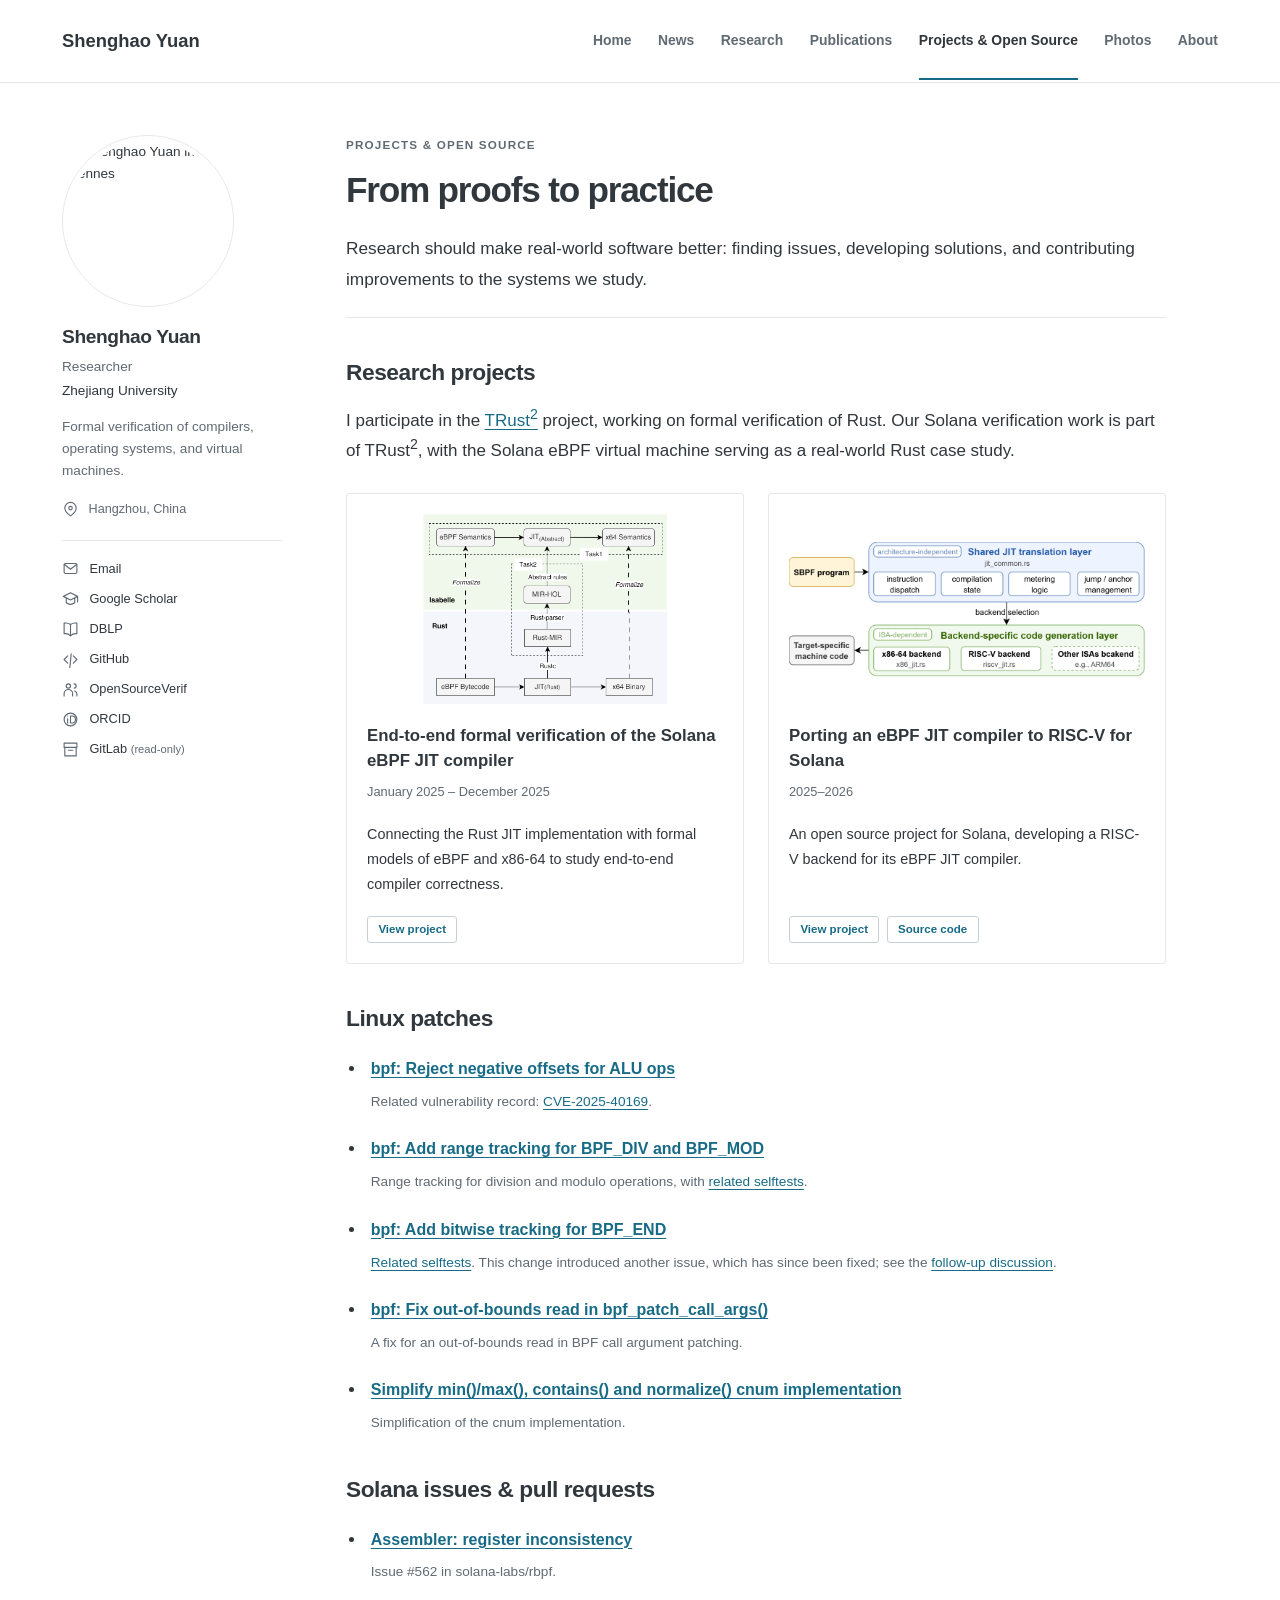
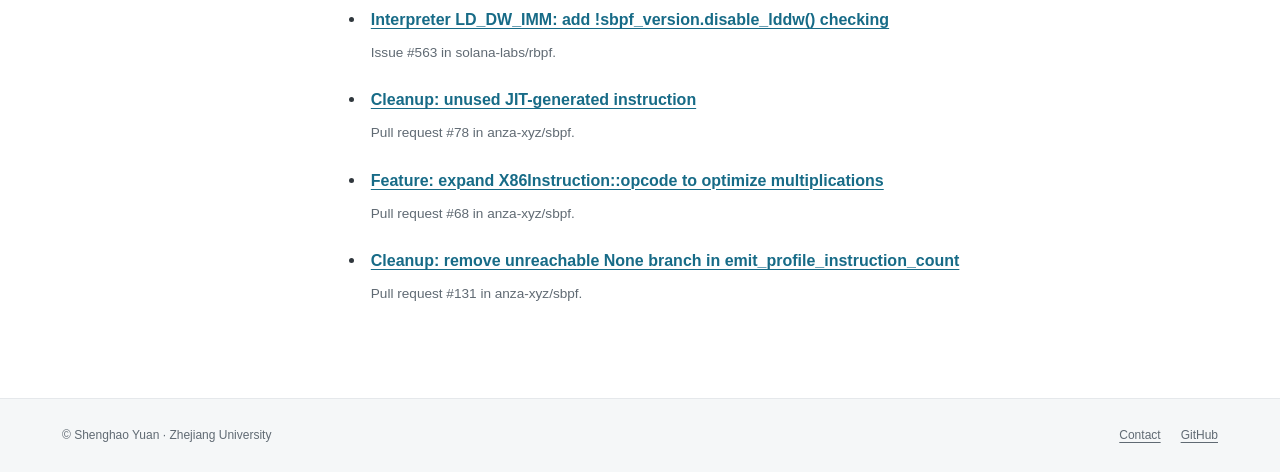
==== projects.html @ 4d61390c "new style" ====
<!doctype html>
<html lang="en">
<head>
  <meta charset="utf-8">
  <meta name="viewport" content="width=device-width, initial-scale=1">
  <title>Projects &amp; Open Source | Shenghao Yuan</title>
  <meta name="description" content="Research projects and open-source contributions to Linux eBPF, Solana, and verified Rust software.">
  <link rel="canonical" href="https://shenghaoyuan.github.io/projects.html">
  <meta property="og:type" content="website">
  <meta property="og:title" content="Projects &amp; Open Source | Shenghao Yuan">
  <meta property="og:description" content="Research projects and open-source contributions to Linux eBPF, Solana, and verified Rust software.">
  <meta property="og:url" content="https://shenghaoyuan.github.io/projects.html">
  <meta property="og:image" content="https://shenghaoyuan.github.io/img/profile.jpg">
  <link rel="icon" href="img/favicon.svg" type="image/svg+xml">
  <link rel="stylesheet" href="style.css">
  <script src="auto.js" defer></script>
  <!-- Existing analytics configuration. -->
  <script async src="https://www.googletagmanager.com/gtag/js?id=G-2J23RK0R02"></script>
  <script>
    window.dataLayer = window.dataLayer || [];
    function gtag() { dataLayer.push(arguments); }
    gtag('js', new Date());
    gtag('config', 'G-2J23RK0R02');
  </script>
  <script async src="https://busuanzi.ibruce.info/busuanzi/2.3/busuanzi.pure.mini.js"></script>
</head>
<body data-page="projects">
  <a class="skip-link" href="#main-content">Skip to content</a>
  <header class="masthead">
    <div class="masthead-inner">
      <a class="site-title" href="index.html">Shenghao Yuan</a>
      <button class="menu-toggle" type="button" aria-expanded="false" aria-controls="primary-navigation"><svg class="icon" viewBox="0 0 24 24" fill="none" stroke="currentColor" stroke-width="1.6" stroke-linecap="round" stroke-linejoin="round" aria-hidden="true"><path d="M4 6h16M4 12h16M4 18h16"/></svg><span>Menu</span></button>
      <nav class="site-nav" id="primary-navigation" aria-label="Main navigation">
        <ul>
          <li><a href="index.html">Home</a></li>
          <li><a href="news.html">News</a></li>
          <li><a href="research.html">Research</a></li>
          <li><a href="publications.html">Publications</a></li>
          <li><a href="projects.html" aria-current="page">Projects &amp; Open Source</a></li>
          <li><a href="photos.html">Photos</a></li>
          <li><a href="about.html">About</a></li>
        </ul>
      </nav>
    </div>
  </header>

  <div class="site-layout">
    <aside class="author-sidebar" aria-label="Author profile">
      <img class="author-avatar" src="img/profile.jpg" alt="Shenghao Yuan in Rennes" width="172" height="172">
      <div class="author-info">
        <h2 class="author-name">Shenghao Yuan</h2>
        <p class="author-role">Researcher</p>
        <a class="author-affiliation" href="https://www.zju.edu.cn/english/">Zhejiang University</a>
        <p class="author-bio">Formal verification of compilers, operating systems, and virtual machines.</p>
        <div class="author-location"><svg class="icon" viewBox="0 0 24 24" fill="none" stroke="currentColor" stroke-width="1.6" stroke-linecap="round" stroke-linejoin="round" aria-hidden="true"><path d="M20 10c0 6-8 11-8 11S4 16 4 10a8 8 0 1 1 16 0Z"/><circle cx="12" cy="10" r="2.5"/></svg><span>Hangzhou, China</span></div>
      </div>
      <ul class="author-links">
          <li><a href="mailto:nuaaysh@126.com"><svg class="icon" viewBox="0 0 24 24" fill="none" stroke="currentColor" stroke-width="1.6" stroke-linecap="round" stroke-linejoin="round" aria-hidden="true"><rect x="3" y="5" width="18" height="14" rx="2"/><path d="m3 6 9 7 9-7"/></svg><span>Email</span></a></li>
          <li><a href="https://scholar.google.com/citations?user=jL24x3sAAAAJ&amp;hl=en"><svg class="icon" viewBox="0 0 24 24" fill="none" stroke="currentColor" stroke-width="1.6" stroke-linecap="round" stroke-linejoin="round" aria-hidden="true"><path d="m2 9 10-5 10 5-10 5-10-5Zm4 3v6c4 3 8 3 12 0v-6M22 9v8"/></svg><span>Google Scholar</span></a></li>
          <li><a href="https://dblp.org/pid/264/2591.html"><svg class="icon" viewBox="0 0 24 24" fill="none" stroke="currentColor" stroke-width="1.6" stroke-linecap="round" stroke-linejoin="round" aria-hidden="true"><path d="M12 5v16M12 5C8 2 3 3 3 3v15s5-1 9 3c4-4 9-3 9-3V3s-5-1-9 2Z"/></svg><span>DBLP</span></a></li>
          <li><a href="https://github.com/shenghaoyuan"><svg class="icon" viewBox="0 0 24 24" fill="none" stroke="currentColor" stroke-width="1.6" stroke-linecap="round" stroke-linejoin="round" aria-hidden="true"><path d="m8 7-5 5 5 5m8-10 5 5-5 5m-3-13-2 20"/></svg><span>GitHub</span></a></li>
          <li><a href="https://github.com/OpenSourceVerif"><svg class="icon" viewBox="0 0 24 24" fill="none" stroke="currentColor" stroke-width="1.6" stroke-linecap="round" stroke-linejoin="round" aria-hidden="true"><circle cx="9" cy="7" r="3"/><path d="M3 21v-3a6 6 0 0 1 12 0v3m2-17a3 3 0 0 1 0 6m1 4a5 5 0 0 1 3 4v3"/></svg><span>OpenSourceVerif</span></a></li>
          <li><a href="https://orcid.org/0000-0002-8467-5827"><svg class="icon" viewBox="0 0 24 24" fill="none" stroke="currentColor" stroke-width="1.6" stroke-linecap="round" stroke-linejoin="round" aria-hidden="true"><circle cx="12" cy="12" r="9"/><path d="M8 11v6m0-10v.1M12 7h2a5 5 0 0 1 0 10h-2V7Z"/></svg><span>ORCID</span></a></li>
          <li><a href="https://gitlab.inria.fr/X-Syuan"><svg class="icon" viewBox="0 0 24 24" fill="none" stroke="currentColor" stroke-width="1.6" stroke-linecap="round" stroke-linejoin="round" aria-hidden="true"><path d="M4 9h16v12H4zM3 3h18v6H3zM9 13h6"/></svg><span>GitLab <span class="link-note">(read-only)</span></span></a></li>
      </ul>
    </aside>

    <main class="page-content" id="main-content" tabindex="-1">
      <header class="page-heading">
        <p class="eyebrow">Projects &amp; open source</p>
        <h1>From proofs to practice</h1>
        <p class="lead">Research should make real-world software better: finding issues, developing solutions, and contributing improvements to the systems we study.</p>
      </header>

      <section aria-labelledby="projects">
        <h2 id="projects">Research projects</h2>
        <p>I participate in the <a href="https://trust2proj.github.io/">TRust<sup>2</sup></a> project, working on formal verification of Rust. Our Solana verification work is part of TRust<sup>2</sup>, with the Solana eBPF virtual machine serving as a real-world Rust case study.</p>

        <div class="project-grid">
          <article class="project-card">
            <a href="projects/solana-jit-verification.html" aria-label="View project: End-to-end formal verification of the Solana eBPF JIT compiler">
              <img class="project-card-image" src="projects/solana_jit_rust_overview.png" alt="Verification workflow connecting the Rust JIT implementation, eBPF semantics, and x64 semantics in Isabelle" width="1688" height="1316" loading="lazy" decoding="async">
            </a>
            <h3><a href="projects/solana-jit-verification.html">End-to-end formal verification of the Solana eBPF JIT compiler</a></h3>
            <p class="entry-meta">January 2025 – December 2025</p>
            <p>Connecting the Rust JIT implementation with formal models of eBPF and x86-64 to study end-to-end compiler correctness.</p>
            <div class="paper-links"><a class="button-link" href="projects/solana-jit-verification.html">View project</a></div>
          </article>

          <article class="project-card">
            <a href="projects/solana-riscv-jit.html" aria-label="View project: Porting an eBPF JIT compiler to RISC-V for Solana">
              <img class="project-card-image" src="projects/sbpf_jit.png" alt="Shared JIT translation layer and architecture-specific code generation, including x86-64 and RISC-V backends" width="1964" height="748" loading="lazy" decoding="async">
            </a>
            <h3><a href="projects/solana-riscv-jit.html">Porting an eBPF JIT compiler to RISC-V for Solana</a></h3>
            <p class="entry-meta">2025–2026</p>
            <p>An open source project for Solana, developing a RISC-V backend for its eBPF JIT compiler.</p>
            <div class="paper-links">
              <a class="button-link" href="projects/solana-riscv-jit.html">View project</a>
              <a class="button-link" href="https://github.com/OpenSourceVerif/Solana-Multi-JITs/tree/riscv">Source code</a>
            </div>
          </article>
        </div>
      </section>

      <section aria-labelledby="linux">
        <h2 id="linux">Linux patches</h2>
        <ul class="contribution-list">
          <li>
            <h3><a href="https://git.kernel.org/pub/scm/linux/kernel/git/bpf/bpf.git/commit/?id=55c0ced59fe1">bpf: Reject negative offsets for ALU ops</a></h3>
            <p>Related vulnerability record: <a href="https://www.cve.org/CVERecord?id=CVE-2025-40169">CVE-2025-40169</a>.</p>
          </li>
          <li>
            <h3><a href="https://git.kernel.org/pub/scm/linux/kernel/git/bpf/bpf-next.git/commit/?id=44fdd581d273">bpf: Add range tracking for BPF_DIV and BPF_MOD</a></h3>
            <p>Range tracking for division and modulo operations, with <a href="https://git.kernel.org/bpf/bpf-next/c/c9e440bf25a7">related selftests</a>.</p>
          </li>
          <li>
            <h3><a href="https://git.kernel.org/pub/scm/linux/kernel/git/bpf/bpf-next.git/commit/?id=9d21199842247ab05c675fb9b6c6ca393a5c0024">bpf: Add bitwise tracking for BPF_END</a></h3>
            <p><a href="https://git.kernel.org/pub/scm/linux/kernel/git/bpf/bpf-next.git/commit/?id=56415363e02f0f561ecc5bda6a4318438f888b43">Related selftests</a>. This change introduced another issue, which has since been fixed; see the <a href="https://lore.kernel.org/bpf/AMBPR06MB108683CFEB1CB8D9E02FC95ECF17EA@AMBPR06MB10868.eurprd06.prod.outlook.com/">follow-up discussion</a>.</p>
          </li>
          <li>
            <h3><a href="https://git.kernel.org/pub/scm/linux/kernel/git/bpf/bpf.git/commit/?id=4314a44564eb1565349fed7a4192344c5f46fc85">bpf: Fix out-of-bounds read in bpf_patch_call_args()</a></h3>
            <p>A fix for an out-of-bounds read in BPF call argument patching.</p>
          </li>
          <li>
            <h3><a href="https://git.kernel.org/pub/scm/linux/kernel/git/bpf/bpf-next.git/commit/?id=4191e4932083091534573c20ceed517d8dd480c1">Simplify min()/max(), contains() and normalize() cnum implementation</a></h3>
            <p>Simplification of the cnum implementation.</p>
          </li>
        </ul>
      </section>

      <section aria-labelledby="solana">
        <h2 id="solana">Solana issues &amp; pull requests</h2>
        <ul class="contribution-list">
          <li>
            <h3><a href="https://github.com/solana-labs/rbpf/issues/562">Assembler: register inconsistency</a></h3>
            <p>Issue #562 in solana-labs/rbpf.</p>
          </li>
          <li>
            <h3><a href="https://github.com/solana-labs/rbpf/issues/563">Interpreter LD_DW_IMM: add !sbpf_version.disable_lddw() checking</a></h3>
            <p>Issue #563 in solana-labs/rbpf.</p>
          </li>
          <li>
            <h3><a href="https://github.com/anza-xyz/sbpf/pull/78">Cleanup: unused JIT-generated instruction</a></h3>
            <p>Pull request #78 in anza-xyz/sbpf.</p>
          </li>
          <li>
            <h3><a href="https://github.com/anza-xyz/sbpf/pull/68">Feature: expand X86Instruction::opcode to optimize multiplications</a></h3>
            <p>Pull request #68 in anza-xyz/sbpf.</p>
          </li>
          <li>
            <h3><a href="https://github.com/anza-xyz/sbpf/pull/131">Cleanup: remove unreachable None branch in emit_profile_instruction_count</a></h3>
            <p>Pull request #131 in anza-xyz/sbpf.</p>
          </li>
        </ul>
      </section>
    </main>
  </div>

  <footer class="site-footer">
    <div class="footer-inner">
      <p>© Shenghao Yuan · Zhejiang University</p>
      <div class="footer-links">
        <a href="mailto:nuaaysh@126.com">Contact</a>
        <a href="https://github.com/shenghaoyuan">GitHub</a>
        <span id="busuanzi_container_site_pv" style="display: none;">Visits: <span id="busuanzi_value_site_pv"></span></span>
      </div>
    </div>
  </footer>
</body>
</html>
---- style.css ----
:root {
  color-scheme: light;
  --ink: #30373d;
  --muted: #606a73;
  --link: #176b87;
  --link-hover: #104b60;
  --line: #e5e8eb;
  --soft: #f5f7f8;
  --font: -apple-system, BlinkMacSystemFont, "Segoe UI", Helvetica, Arial, sans-serif;
}

* { box-sizing: border-box; }
html { scroll-padding-top: 1.5rem; }
body { margin: 0; color: var(--ink); background: #fff; font-family: var(--font); font-size: 17px; line-height: 1.75; -webkit-font-smoothing: antialiased; }
a { color: var(--link); text-decoration-thickness: 1px; text-underline-offset: 3px; }
a:hover { color: var(--link-hover); }
a:focus-visible, button:focus-visible, summary:focus-visible, input:focus-visible { outline: 3px solid var(--link); outline-offset: 5px; border-radius: 2px; }
button { font: inherit; }
img { display: block; max-width: 100%; height: auto; }
h1, h2, h3 { line-height: 1.3; font-weight: 650; }
h1 { margin: 0 0 1.25rem; font-size: 2.2rem; letter-spacing: -.035em; }
h2 { margin: 2.5rem 0 1.15rem; font-size: 1.42rem; letter-spacing: -.02em; }
h3 { margin: 0 0 .5rem; font-size: 1.08rem; }
p { margin: 0 0 1.15rem; }
ul { padding-left: 1.2rem; }
li { margin-bottom: .65rem; }
sup { line-height: 0; }
figure { margin: 0; }
figcaption { color: var(--muted); font-size: .8rem; line-height: 1.6; }
[hidden] { display: none !important; }
.skip-link { position: absolute; top: -6rem; left: 1rem; z-index: 10; padding: .6rem 1rem; background: #fff; border: 2px solid var(--link); }
.skip-link:focus { top: .5rem; }
.masthead { border-bottom: 1px solid var(--line); }
.masthead-inner { max-width: 1220px; min-height: 82px; margin: 0 auto; padding: 0 32px; display: flex; align-items: center; gap: 3rem; }
.site-title { color: var(--ink); font-size: 1.15rem; font-weight: 700; text-decoration: none; white-space: nowrap; }
.site-nav { margin-left: auto; }
.site-nav ul { display: flex; align-items: center; gap: 1.65rem; margin: 0; padding: 0; list-style: none; }
.site-nav li { margin: 0; }
.site-nav a { display: block; padding: 1.6rem 0; color: var(--muted); font-size: .87rem; font-weight: 600; text-decoration: none; border-bottom: 2px solid transparent; }
.site-nav a:hover, .site-nav a[aria-current="page"], .site-nav a[aria-current="location"] { color: var(--ink); border-bottom-color: var(--link); }
.menu-toggle { display: none; }
.site-layout { max-width: 1220px; margin: 0 auto; padding: 52px 32px 72px; display: grid; grid-template-columns: 220px minmax(0, 1fr); gap: 64px; align-items: start; }
.author-sidebar { position: sticky; top: 32px; font-size: .85rem; line-height: 1.6; }
.author-avatar { width: 172px; height: 172px; object-fit: cover; object-position: center 36%; border-radius: 50%; padding: 5px; border: 1px solid var(--line); margin-bottom: 1.15rem; }
.author-name { margin: 0 0 .35rem; font-size: 1.2rem; letter-spacing: -.02em; }
.author-role { margin-bottom: .15rem; color: var(--muted); }
.author-affiliation { color: var(--ink); text-decoration: none; }
.author-bio { margin: .9rem 0 1.1rem; color: var(--muted); }
.author-location { display: flex; gap: .6rem; align-items: center; color: var(--muted); font-size: .79rem; }
.author-links { margin: 1.3rem 0 0; padding: 1.1rem 0 0; border-top: 1px solid var(--line); list-style: none; }
.author-links li { margin-bottom: .6rem; }
.author-links a { display: flex; gap: .65rem; align-items: center; color: var(--ink); text-decoration: none; font-size: .8rem; }
.author-links a:hover { color: var(--link); text-decoration: underline; }
.icon { width: 17px; height: 17px; flex-shrink: 0; color: var(--muted); }
.author-links .link-note { color: var(--muted); font-size: .7rem; }
.page-content { min-width: 0; max-width: 820px; overflow-wrap: break-word; }
.page-heading { padding-bottom: 1rem; margin-bottom: 1.8rem; border-bottom: 1px solid var(--line); }
.page-heading > :last-child { margin-bottom: .35rem; }
.eyebrow { margin: 0 0 .75rem; color: var(--muted); font-size: .73rem; font-weight: 600; letter-spacing: .1em; text-transform: uppercase; }
.lead { font-size: 1.08rem; line-height: 1.8; }
.section-heading { display: flex; align-items: baseline; justify-content: space-between; gap: 1rem; margin: 2.6rem 0 1.25rem; padding-bottom: .65rem; border-bottom: 1px solid var(--line); }
.section-heading h2 { margin: 0; }
.section-heading > a { font-size: .8rem; white-space: nowrap; }
.interest-list { margin: 1.3rem 0; padding-left: 1.2rem; }
.interest-list li { padding-left: .25rem; }
.practice-note { border-left: 3px solid var(--link); padding: .2rem 0 .2rem 1.25rem; }
.practice-note p:last-child { margin-bottom: 0; }
.content-section + .content-section { margin-top: 2.5rem; }
.research-topic { margin: 2rem 0; }
.research-topic h2, .content-section > h2 { padding-bottom: .6rem; border-bottom: 1px solid var(--line); }
.publication-legend, .section-intro { color: var(--muted); font-size: .85rem; }
.paper-links { display: flex; flex-wrap: wrap; gap: .45rem; }
.button-link { display: inline-block; padding: .15rem .65rem; border: 1px solid #c5d1d7; border-radius: 3px; font-size: .72rem; font-weight: 600; text-decoration: none; line-height: 1.8; }
.button-link:hover { border-color: var(--link); background: var(--soft); }

/* News entries are maintained once in news.html, newest first. */
.news-list { list-style: none; margin: 0; padding: 0; }
.news-item { display: grid; grid-template-columns: 5.5rem minmax(0, 1fr); gap: 1.25rem; margin: 0; padding: 1.1rem 0; border-bottom: 1px solid var(--line); }
.news-item:first-child { padding-top: 0; }
.news-date { padding-top: .15rem; color: var(--muted); font-size: .8rem; line-height: 1.7; }
.news-content { min-width: 0; font-size: .95rem; }
.news-content p { margin-bottom: .6rem; }
.news-content > :last-child { margin-bottom: 0; }
.news-list--compact .news-item { padding-block: .7rem; }
.news-list--compact .news-item:first-child { padding-top: 0; }
.news-list--compact .news-content { font-size: .86rem; }
.news-empty { color: var(--muted); font-size: .9rem; }
.news-list:has(.news-item) + .news-empty { display: none; }

/* Publication layout: preview and venue on the left, bibliography on the right. */
.publications-heading { border-bottom: 0; padding-bottom: 0; }
.publication-profiles { font-size: .88rem; margin-bottom: .7rem; }
.publications-heading .publication-legend { margin-bottom: .6rem; }
.publication-search { margin: 1.6rem 0 1rem; }
.publication-search label { display: block; font-size: .8rem; margin-bottom: .4rem; font-weight: 600; }
.publication-search-field { display: flex; align-items: center; gap: .7rem; border: 1px solid #bac5cb; border-radius: 3px; padding: .5rem .75rem; }
.publication-search-field input { min-width: 0; flex: 1; width: 100%; border: 0; background: transparent; color: var(--ink); font: inherit; font-size: .86rem; padding: .25rem 0; }
.publication-search-field input::placeholder { color: var(--muted); opacity: 1; }
#publication-clear { color: var(--link); background: none; border: 0; font-size: .75rem; cursor: pointer; padding: .25rem; }
#publication-result-count { color: var(--muted); font-size: .75rem; margin: .5rem 0 0; }
.publication-empty { padding: 1rem; border: 1px solid var(--line); background: var(--soft); margin-top: 1.5rem; }
.publication-year > h2 { border-top: 1px solid var(--line); border-bottom: 0; padding: .65rem 0 0; margin: 1.5rem 0 1.4rem; color: #7b858c; font-size: 2rem; font-weight: 400; letter-spacing: -.04em; text-align: right; }
.publication { display: grid; grid-template-columns: 140px minmax(0, 1fr); gap: 1.5rem; align-items: start; margin: 0 0 2.3rem; }
.paper-preview { text-align: center; }
.venue-badge { display: block; width: fit-content; min-width: 84px; max-width: 100%; margin: 0 auto .6rem; padding: .18rem .75rem; border-radius: 2px; background: var(--link); color: #fff; font-size: .72rem; font-weight: 650; line-height: 1.5; white-space: nowrap; }
.paper-thumbnail { display: block; width: 124px; max-width: 100%; margin: 0 auto; }
.paper-thumbnail img { width: 100%; height: auto; border: 1px solid #dce1e5; border-radius: 3px; box-shadow: 0 2px 5px #23354012; }
.paper-thumbnail:hover img { border-color: var(--link); }
.paper-body { min-width: 0; }
.publication h3 { font-size: 1.02rem; line-height: 1.5; margin: -.2rem 0 .3rem; font-weight: 700; }
.publication h3 a { color: var(--ink); text-decoration: none; }
.publication h3 a:hover { color: var(--link); text-decoration: underline; }
.publication .authors { margin: 0 0 .3rem; font-size: .86rem; line-height: 1.65; }
.publication .authors strong { font-weight: 600; }
.publication .authors .author-link { color: inherit; text-decoration: underline dotted; text-decoration-color: #8798a3; text-underline-offset: 3px; }
.publication .authors strong .author-link { text-decoration-style: solid; }
.publication .authors .author-link:hover { color: var(--link); text-decoration-style: solid; text-decoration-color: currentColor; }
.publication .venue { margin: 0 0 .65rem; font-size: .84rem; font-style: italic; line-height: 1.6; }
.paper-classification { color: var(--muted); font-style: normal; font-size: .75rem; }
.publication .paper-links { gap: .4rem; }
.publication .button-link, .paper-detail > summary { background: transparent; color: var(--ink); padding: .22rem .65rem; border: 1px solid #7a858c; border-radius: 3px; font-size: .7rem; font-weight: 500; line-height: 1.5; cursor: pointer; }
.publication .button-link:hover, .paper-detail > summary:hover, .publication .paper-toggle[aria-expanded="true"] { color: var(--link); border-color: var(--link); background: #f0f6f8; }
.paper-detail { margin-top: .65rem; font-size: .84rem; }
.paper-detail > summary { width: fit-content; }
.paper-detail.is-enhanced:not([open]) { display: none; }
.paper-panel { margin-top: .6rem; padding: .9rem 1rem; border: 1px dashed #aebdc6; border-radius: 3px; background: #fafcfd; }
.paper-panel p { margin: 0; line-height: 1.75; }
.paper-panel pre { white-space: pre-wrap; overflow-wrap: anywhere; margin: 0; font-size: .74rem; line-height: 1.7; }
.bibtex-toolbar { display: flex; align-items: center; justify-content: space-between; gap: .75rem; padding-bottom: .6rem; margin-bottom: .6rem; border-bottom: 1px solid var(--line); font-size: .75rem; font-weight: 600; }
.bibtex-copy-status { display: block; color: var(--muted); font-size: .75rem; line-height: 1.6; }
.bibtex-copy-status:not(:empty) { margin-bottom: .6rem; }
.publication .copy-bibtex { min-width: 5rem; }
.publication .copy-bibtex:disabled { cursor: wait; opacity: .65; }
.publication--featured { grid-template-columns: 108px minmax(0, 1fr); gap: 1.35rem; margin-bottom: 1.8rem; }
.publication--featured .paper-thumbnail { width: 82px; }
.publication--featured .venue-badge { font-size: .65rem; min-width: 82px; padding-inline: .4rem; }
.publication--featured h3 { font-size: 1rem; }
.publication--featured .authors { color: var(--muted); font-size: .82rem; }
.publication--featured .venue { font-size: .76rem; color: var(--muted); margin-bottom: .5rem; }
.project { margin: 1.75rem 0 2.5rem; }
.project h3 { font-size: 1.15rem; }
.project-grid { display: grid; grid-template-columns: repeat(2, minmax(0, 1fr)); gap: 1.5rem; margin: 1.75rem 0 2.5rem; }
.project-card { display: flex; flex-direction: column; padding: 1.25rem; border: 1px solid var(--line); border-radius: 3px; }
.project-card h3 { font-size: 1.05rem; line-height: 1.5; }
.project-card h3 a { color: var(--ink); text-decoration: none; }
.project-card h3 a:hover { color: var(--link); text-decoration: underline; }
.project-card > p { font-size: .9rem; }
.project-card > .entry-meta { font-size: .8rem; }
.project-card > a:has(.project-card-image) { margin-bottom: 1.15rem; }
.project-card-image { width: 100%; height: 190px; object-fit: contain; background: #fff; }
.project-card .paper-links { margin-top: auto; }
.project-back-link { display: inline-block; margin-bottom: 1.5rem; font-size: .85rem; }
.project-figure { margin: 1.2rem 0; padding: 1rem; border: 1px solid var(--line); }
.project-figure img { width: 100%; height: auto; }
.project-figure figcaption { margin-top: .75rem; }
.project-related li { margin-bottom: 1rem; }
.contribution-list { margin: 1.25rem 0; padding-left: 1.25rem; }
.contribution-list li { margin-bottom: 1.3rem; padding-left: .3rem; }
.contribution-list h3 { font-size: 1rem; line-height: 1.55; }
.contribution-list p { color: var(--muted); font-size: .85rem; margin-bottom: .25rem; }
.timeline { border-left: 1px solid #d6dfe4; padding-left: 1.5rem; margin-left: .3rem; }
.timeline-entry { position: relative; margin: 1.8rem 0; }
.timeline-entry::before { content: ""; position: absolute; left: -1.8rem; top: .45rem; width: 8px; height: 8px; background: var(--link); border-radius: 50%; }
.timeline-entry p { margin-bottom: .5rem; }
.entry-meta { font-size: .8rem; color: var(--muted); }
.oath { margin: 1.25rem 0; border-left: 3px solid #bacbd3; padding: .5rem 0 .5rem 1.3rem; color: #47515a; }
.oath p:last-child { margin-bottom: 0; }
.photo-year-nav { display: flex; flex-wrap: wrap; gap: .6rem; margin-bottom: 2rem; }
.photo-year-nav .button-link { padding: .35rem .85rem; font-size: .85rem; }
.photo-year > h2 { padding: .6rem 0; border-bottom: 1px solid var(--line); font-size: 1.8rem; font-weight: 500; color: var(--muted); }
.photo-gallery { display: grid; grid-template-columns: repeat(2, minmax(0, 1fr)); gap: 1.5rem; align-items: start; margin-top: 1.5rem; }
.photo-gallery--2026 .photo-item--portrait { grid-row: span 2; }
.photo-gallery--single { grid-template-columns: minmax(0, 1fr); max-width: 520px; }
.photo-link { display: block; margin-bottom: .7rem; border-radius: 3px; overflow: hidden; background: var(--soft); }
.photo-link:hover { outline: 1px solid var(--link); outline-offset: 3px; }
.photo-item img { width: 100%; height: auto; }
.photo-gallery--single img { max-height: 560px; object-fit: contain; }
.photo-item figcaption strong { display: block; margin-bottom: .3rem; color: var(--ink); }
.site-footer { background: var(--soft); border-top: 1px solid var(--line); color: var(--muted); font-size: .75rem; }
.footer-inner { max-width: 1220px; margin: 0 auto; padding: 1.6rem 32px; display: flex; flex-wrap: wrap; justify-content: space-between; gap: 1rem; align-items: center; }
.footer-inner p { margin: 0; }
.footer-links { display: flex; flex-wrap: wrap; gap: 1.25rem; }
.footer-links a { color: var(--muted); }
.visitor-map { max-width: 1220px; margin: 0 auto; padding: 0 32px 1.5rem; }
.visitor-map summary { cursor: pointer; width: fit-content; }
.visitor-map img { max-width: 280px; margin-top: .75rem; }

@media (min-width: 900px) {
  .site-layout { min-height: calc(100vh - 168px); }
}
@media (max-width: 1050px) {
  .masthead-inner { gap: 1.5rem; }
  .site-nav ul { gap: 1.1rem; }
  .site-layout { grid-template-columns: 195px minmax(0, 1fr); gap: 38px; }
}
@media (max-width: 1050px) {
  .masthead-inner { min-height: 70px; flex-wrap: wrap; padding: 0 24px; gap: 0; }
  .site-title { padding: 1.1rem 0; font-size: 1.05rem; }
  .site-nav { width: 100%; margin: 0; }
  .site-nav ul { justify-content: flex-start; gap: 1.1rem; flex-wrap: wrap; }
  .site-nav a { padding: .6rem 0; font-size: .8rem; }
  .js .menu-toggle { display: inline-flex; gap: .5rem; align-items: center; margin-left: auto; padding: .4rem .6rem; color: var(--ink); background: #fff; border: 1px solid #cbd3d9; border-radius: 3px; font-size: .8rem; cursor: pointer; }
  .js .site-nav { display: none; }
  .js .site-nav.is-open { display: block; padding-bottom: .5rem; }
}
@media (max-width: 800px) {
  body { font-size: 16px; }
  .site-layout { display: block; padding: 28px 24px 48px; }
  .author-sidebar { position: static; margin-bottom: 2rem; padding-bottom: 1.5rem; border-bottom: 1px solid var(--line); display: grid; grid-template-columns: 94px minmax(0, 1fr); column-gap: 1.2rem; }
  .author-avatar { width: 94px; height: 94px; margin: 0; grid-row: 1 / 3; padding: 3px; }
  .author-name { font-size: 1.1rem; }
  .author-bio { margin: .6rem 0; font-size: .78rem; }
  .author-location { font-size: .73rem; }
  .author-links { grid-column: 1 / -1; display: flex; flex-wrap: wrap; column-gap: 1.1rem; row-gap: .5rem; border: 0; margin: 1rem 0 0; padding: 0; }
  .author-links li { margin: 0; }
  .author-links a { font-size: .74rem; gap: .35rem; }
  .author-links .icon { width: 14px; height: 14px; }
  .page-content { max-width: none; }
  h1 { font-size: 1.9rem; }
  .page-heading { padding-bottom: .9rem; }
  .footer-inner { padding: 1.5rem 24px; }
  .visitor-map { padding: 0 24px 1.5rem; }
}
@media (max-width: 480px) {
  .masthead-inner { padding: 0 20px; }
  .site-layout { padding: 24px 20px 40px; }
  .site-nav ul { column-gap: 1.2rem; row-gap: 0; }
  .site-nav a { font-size: .78rem; }
  .section-heading { align-items: flex-start; }
  .section-heading h2 { font-size: 1.22rem; }
  .news-item { grid-template-columns: 1fr; gap: .25rem; }
  .news-date { padding-top: 0; font-size: .75rem; }
  .project-figure { padding: .5rem; }
  .footer-inner { padding: 1.5rem 20px; }
}
@media (max-width: 600px) {
  .project-grid, .photo-gallery { grid-template-columns: 1fr; }
  .photo-gallery--2026 .photo-item--portrait { grid-row: auto; }
  .photo-item img { max-height: 560px; object-fit: contain; }
  .project-card-image { height: auto; max-height: 240px; }
  .publication { grid-template-columns: 70px minmax(0, 1fr); column-gap: 1rem; row-gap: 0; margin-bottom: 1.8rem; }
  .paper-preview { grid-column: 1; grid-row: 1 / span 4; }
  .venue-badge, .publication--featured .venue-badge { min-width: 0; width: 100%; padding: .2rem .15rem; font-size: .62rem; }
  .paper-thumbnail, .publication--featured .paper-thumbnail { width: 66px; }
  .paper-body { display: contents; }
  .paper-body > h3, .paper-body > .authors, .paper-body > .venue, .paper-body > .paper-links { grid-column: 2; }
  .paper-body > .paper-detail { grid-column: 1 / -1; }
  .publication h3 { font-size: .96rem; }
  .publication .authors { font-size: .8rem; }
  .publication .venue { font-size: .78rem; }
  .publication .button-link { padding: .25rem .5rem; }
  .publication-year > h2 { font-size: 1.7rem; }
  .publication-search-field { gap: .5rem; }
  .publication-search-field input { font-size: .8rem; }
  .paper-panel { padding: .8rem; }
}
@media print {
  .masthead, .author-sidebar, .site-footer, .skip-link { display: none; }
  .site-layout { display: block; padding: 0; }
  .page-content { max-width: none; }
  body { font-size: 11pt; }
  a { color: inherit; }
  .publication, .timeline-entry { break-inside: avoid; }
  .publication-search, .paper-toggle, .paper-thumbnail, .bibtex-toolbar, .bibtex-copy-status { display: none; }
}
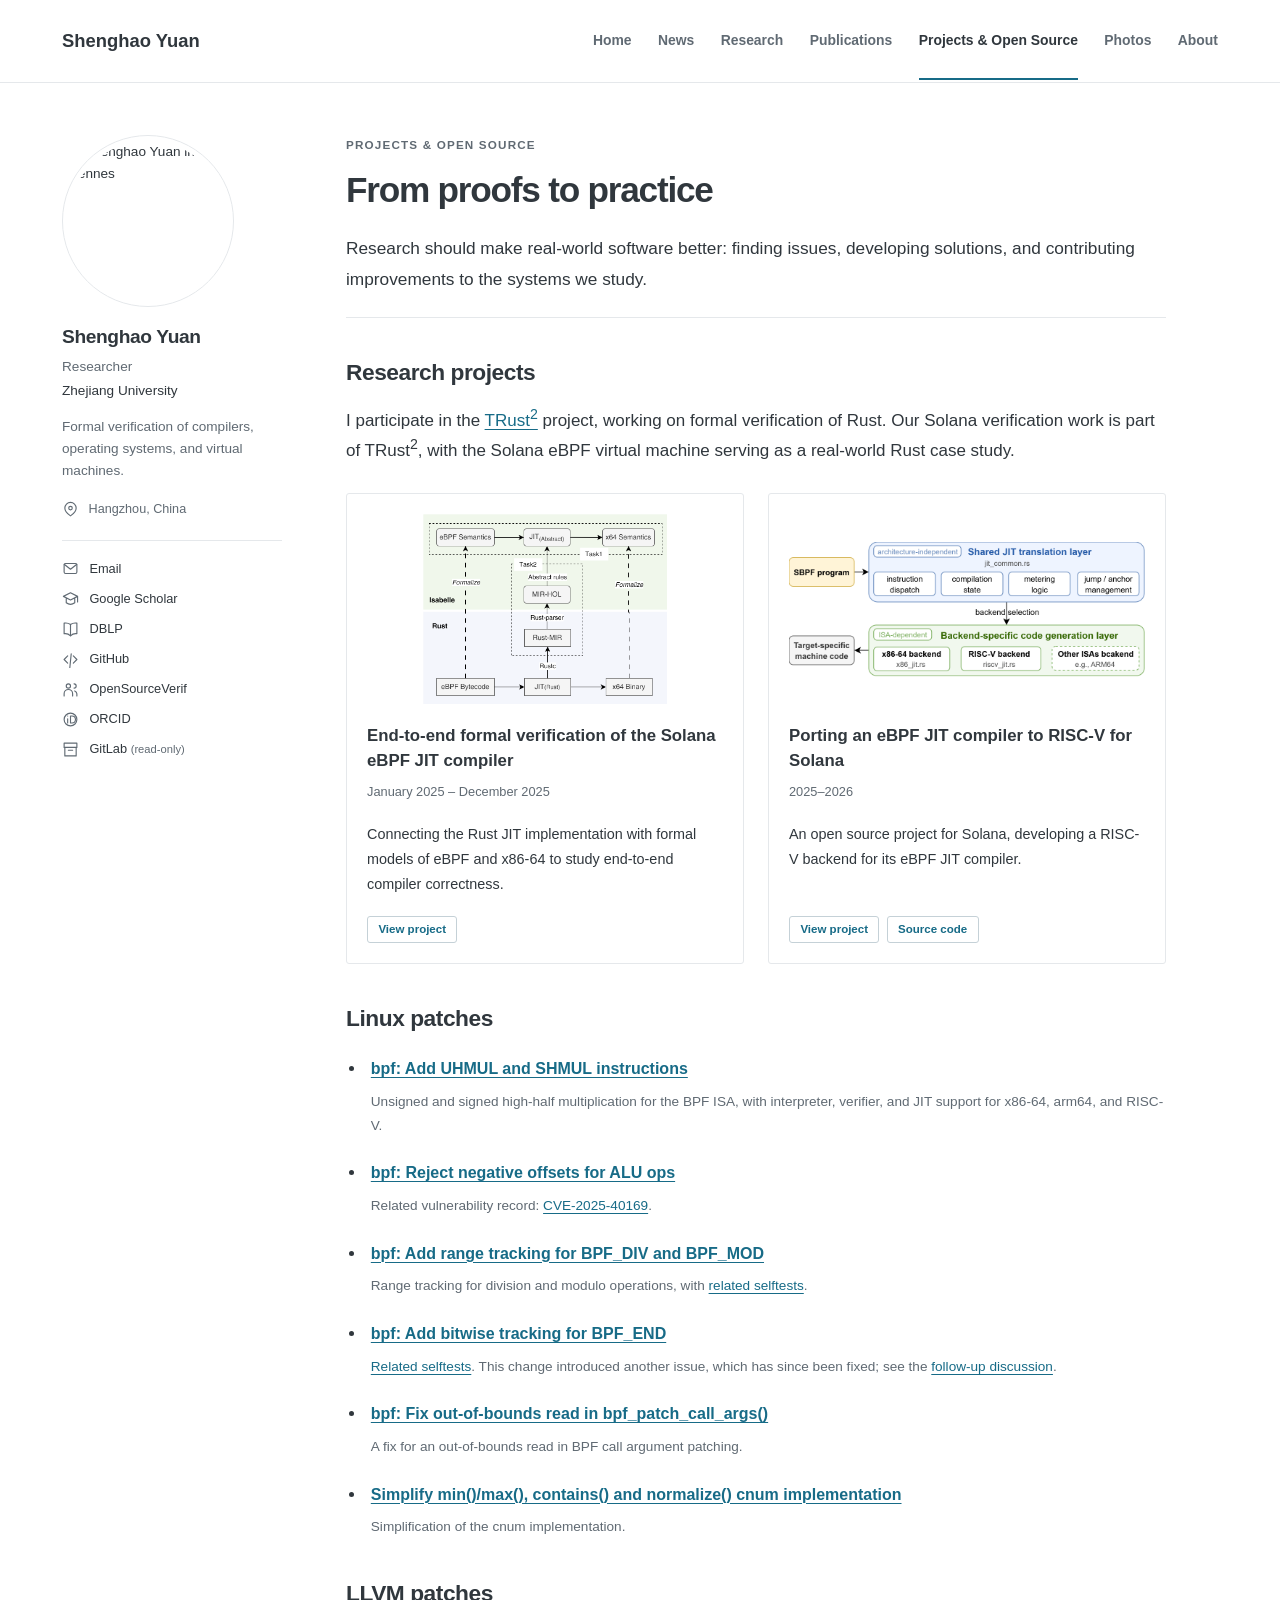
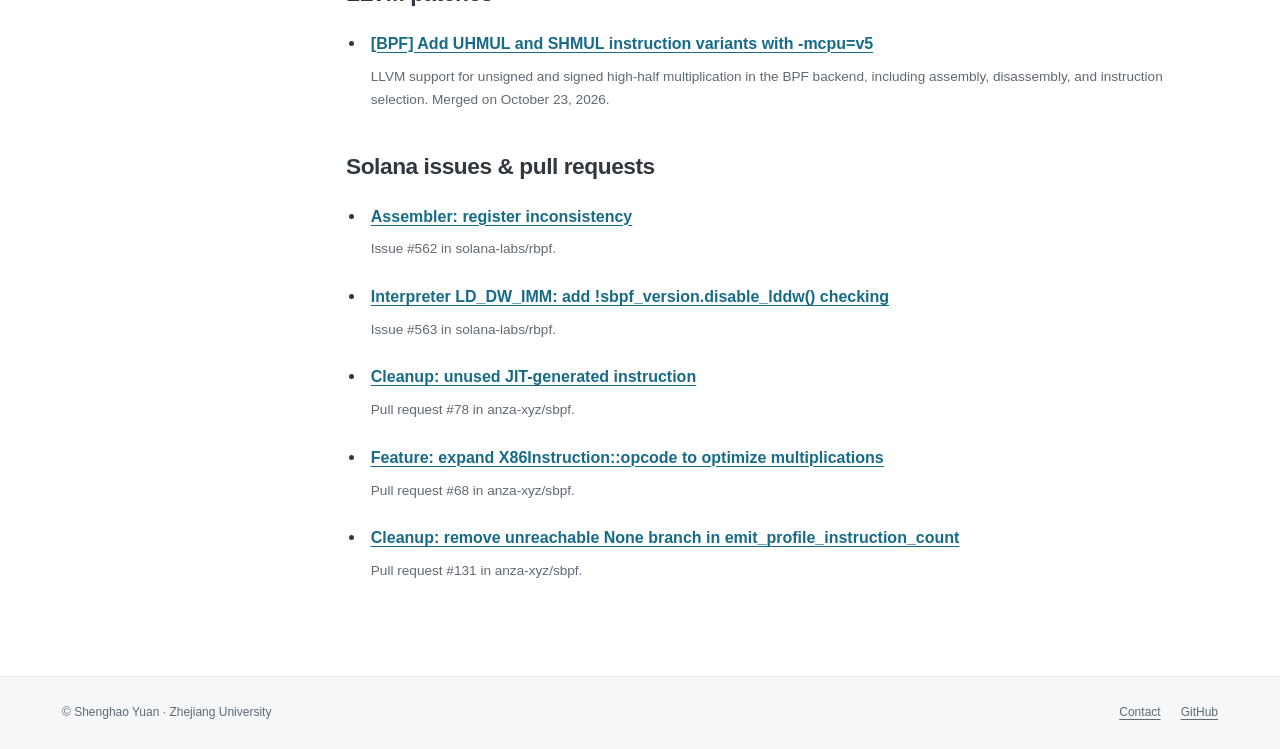
==== commit b7c95b7b: "upd: 128-bit eBPF ins patches" ====
--- a/projects.html
+++ b/projects.html
@@ -4,11 +4,11 @@
   <meta charset="utf-8">
   <meta name="viewport" content="width=device-width, initial-scale=1">
   <title>Projects &amp; Open Source | Shenghao Yuan</title>
-  <meta name="description" content="Research projects and open-source contributions to Linux eBPF, Solana, and verified Rust software.">
+  <meta name="description" content="Research projects and open-source contributions to Linux eBPF, LLVM, Solana, and verified Rust software.">
   <link rel="canonical" href="https://shenghaoyuan.github.io/projects.html">
   <meta property="og:type" content="website">
   <meta property="og:title" content="Projects &amp; Open Source | Shenghao Yuan">
-  <meta property="og:description" content="Research projects and open-source contributions to Linux eBPF, Solana, and verified Rust software.">
+  <meta property="og:description" content="Research projects and open-source contributions to Linux eBPF, LLVM, Solana, and verified Rust software.">
   <meta property="og:url" content="https://shenghaoyuan.github.io/projects.html">
   <meta property="og:image" content="https://shenghaoyuan.github.io/img/profile.jpg">
   <link rel="icon" href="img/favicon.svg" type="image/svg+xml">
@@ -106,6 +106,10 @@
         <h2 id="linux">Linux patches</h2>
         <ul class="contribution-list">
           <li>
+            <h3><a href="https://lore.kernel.org/bpf/179339942108.1805657.18318494661899085326.git-patchwork-notify@kernel.org/">bpf: Add UHMUL and SHMUL instructions</a></h3>
+            <p>Unsigned and signed high-half multiplication for the BPF ISA, with interpreter, verifier, and JIT support for x86-64, arm64, and RISC-V.</p>
+          </li>
+          <li>
             <h3><a href="https://git.kernel.org/pub/scm/linux/kernel/git/bpf/bpf.git/commit/?id=55c0ced59fe1">bpf: Reject negative offsets for ALU ops</a></h3>
             <p>Related vulnerability record: <a href="https://www.cve.org/CVERecord?id=CVE-2025-40169">CVE-2025-40169</a>.</p>
           </li>
@@ -124,6 +128,16 @@
           <li>
             <h3><a href="https://git.kernel.org/pub/scm/linux/kernel/git/bpf/bpf-next.git/commit/?id=4191e4932083091534573c20ceed517d8dd480c1">Simplify min()/max(), contains() and normalize() cnum implementation</a></h3>
             <p>Simplification of the cnum implementation.</p>
+          </li>
+        </ul>
+      </section>
+
+      <section aria-labelledby="llvm">
+        <h2 id="llvm">LLVM patches</h2>
+        <ul class="contribution-list">
+          <li>
+            <h3><a href="https://github.com/llvm/llvm-project/pull/234076">[BPF] Add UHMUL and SHMUL instruction variants with -mcpu=v5</a></h3>
+            <p>LLVM support for unsigned and signed high-half multiplication in the BPF backend, including assembly, disassembly, and instruction selection. Merged on <time datetime="2026-10-23">October 23, 2026</time>.</p>
           </li>
         </ul>
       </section>
